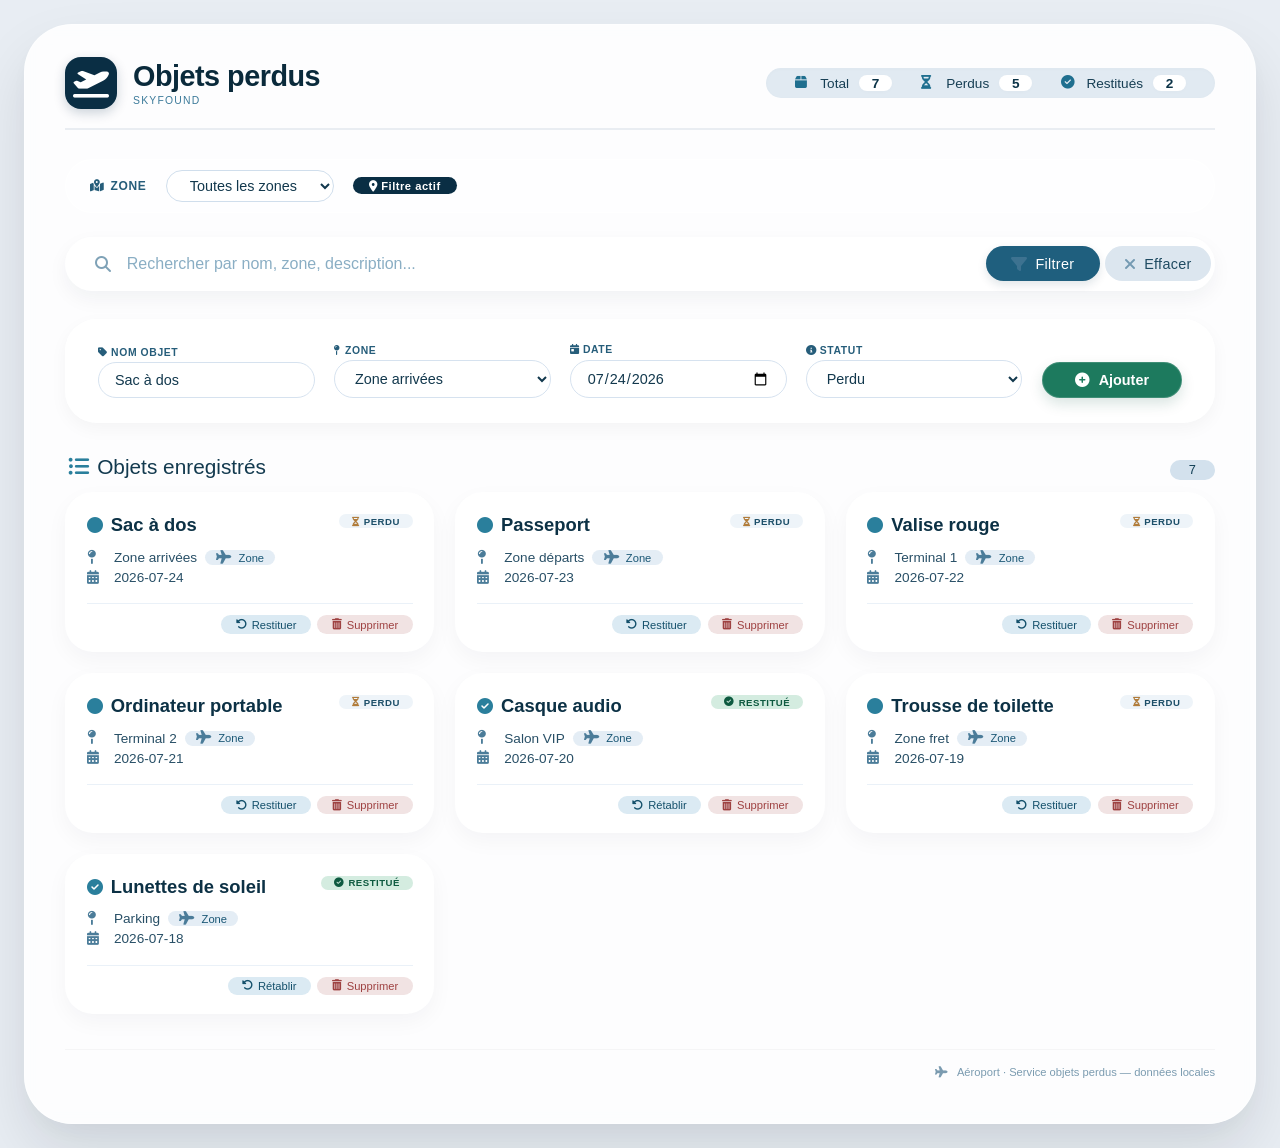
==== index.html @ 04ecfa19 "Add files via upload" ====
<!DOCTYPE html>
<html lang="fr">
<head>
    <meta charset="UTF-8">
    <meta name="viewport" content="width=device-width, initial-scale=1.0">
    <title>Aéroport - Gestion des objets perdus</title>
    <!-- Font Awesome -->
    <link rel="stylesheet" href="https://cdnjs.cloudflare.com/ajax/libs/font-awesome/6.4.0/css/all.min.css">
    <style>
        /* ===== RESET & BASE ===== */
        * {
            margin: 0;
            padding: 0;
            box-sizing: border-box;
            font-family: 'Inter', -apple-system, BlinkMacSystemFont, 'Segoe UI', Roboto, Helvetica, Arial, sans-serif;
        }

        body {
            background: #e8edf3;
            min-height: 100vh;
            padding: 1.5rem;
            display: flex;
            justify-content: center;
            align-items: flex-start;
        }

        .app-wrapper {
            max-width: 1280px;
            width: 100%;
            background: rgba(255, 255, 255, 0.88);
            backdrop-filter: blur(12px);
            -webkit-backdrop-filter: blur(12px);
            border-radius: 48px;
            padding: 2rem 2.5rem 2.8rem;
            box-shadow: 0 30px 60px rgba(0, 20, 30, 0.10), 0 10px 24px rgba(0, 0, 0, 0.03);
            border: 1px solid rgba(255, 255, 255, 0.5);
        }

        /* ===== HEADER AÉROPORT ===== */
        .airport-header {
            display: flex;
            flex-wrap: wrap;
            align-items: center;
            justify-content: space-between;
            gap: 1rem 2rem;
            margin-bottom: 1.8rem;
            padding-bottom: 1.2rem;
            border-bottom: 2px solid rgba(0, 60, 100, 0.08);
        }

        .header-brand {
            display: flex;
            align-items: center;
            gap: 16px;
        }

        .header-brand .logo-icon {
            background: #0a2e44;
            color: white;
            width: 52px;
            height: 52px;
            border-radius: 16px;
            display: flex;
            align-items: center;
            justify-content: center;
            font-size: 1.8rem;
            box-shadow: 0 4px 12px rgba(0, 40, 70, 0.2);
        }

        .header-brand h1 {
            font-size: 1.8rem;
            font-weight: 650;
            letter-spacing: -0.5px;
            color: #0a2a3b;
        }

        .header-brand h1 small {
            display: block;
            font-size: 0.65rem;
            font-weight: 500;
            color: #3c7a9a;
            letter-spacing: 1.2px;
            text-transform: uppercase;
            margin-top: 2px;
        }

        .header-stats {
            display: flex;
            flex-wrap: wrap;
            gap: 0.8rem 1.8rem;
            background: #e1eaf2;
            padding: 0.4rem 1.8rem;
            border-radius: 60px;
            font-size: 0.85rem;
            color: #173f54;
            font-weight: 500;
            box-shadow: inset 0 1px 4px rgba(0,0,0,0.02);
        }

        .header-stats span {
            display: inline-flex;
            align-items: center;
            gap: 6px;
        }

        .header-stats i {
            color: #1f6f8f;
            width: 1.2rem;
        }

        .stat-badge {
            background: white;
            padding: 0.05rem 0.8rem;
            border-radius: 40px;
            font-weight: 600;
            color: #0b3347;
            margin-left: 4px;
            box-shadow: 0 1px 4px rgba(0,0,0,0.02);
        }

        /* ===== ZONES AÉROPORT ===== */
        .zone-filter-bar {
            display: flex;
            flex-wrap: wrap;
            align-items: center;
            gap: 0.8rem 1.2rem;
            background: rgba(255, 255, 255, 0.5);
            padding: 0.6rem 1.5rem;
            border-radius: 60px;
            margin-bottom: 1.5rem;
            border: 1px solid rgba(255, 255, 255, 0.7);
        }

        .zone-filter-bar label {
            font-size: 0.75rem;
            font-weight: 600;
            text-transform: uppercase;
            letter-spacing: 0.6px;
            color: #265d7a;
            display: flex;
            align-items: center;
            gap: 6px;
        }

        .zone-filter-bar select {
            padding: 0.4rem 1.2rem;
            border-radius: 40px;
            border: 1px solid #d0deec;
            background: white;
            font-size: 0.9rem;
            color: #12384d;
            outline: none;
            cursor: pointer;
        }

        .zone-filter-bar select:focus {
            border-color: #2a7f9c;
            box-shadow: 0 0 0 3px rgba(42, 127, 156, 0.12);
        }

        .zone-filter-bar .zone-badge {
            background: #0a2e44;
            color: white;
            padding: 0.15rem 1rem;
            border-radius: 40px;
            font-size: 0.7rem;
            font-weight: 600;
            letter-spacing: 0.5px;
        }

        /* ===== RECHERCHE ===== */
        .search-bar {
            background: white;
            border-radius: 60px;
            padding: 0.2rem 0.2rem 0.2rem 1.8rem;
            display: flex;
            align-items: center;
            gap: 0.4rem;
            box-shadow: 0 8px 20px rgba(0, 40, 60, 0.05);
            border: 1px solid rgba(255, 255, 255, 0.8);
            margin-bottom: 1.8rem;
            transition: box-shadow 0.2s;
        }

        .search-bar:focus-within {
            box-shadow: 0 10px 28px rgba(0, 60, 90, 0.08);
        }

        .search-bar i {
            color: #4a7b99;
            font-size: 1rem;
            opacity: 0.7;
        }

        .search-bar input {
            border: none;
            padding: 0.85rem 0.6rem;
            font-size: 1rem;
            flex: 1;
            outline: none;
            background: transparent;
            color: #12384d;
            font-weight: 450;
            min-width: 140px;
        }

        .search-bar input::placeholder {
            color: #8aaec4;
            font-weight: 350;
        }

        .search-bar .search-actions {
            display: flex;
            gap: 0.3rem;
        }

        .search-bar button {
            background: #1f5f7e;
            border: none;
            color: white;
            font-weight: 500;
            padding: 0.6rem 1.6rem;
            border-radius: 40px;
            font-size: 0.9rem;
            cursor: pointer;
            transition: background 0.15s, transform 0.08s;
            display: inline-flex;
            align-items: center;
            gap: 8px;
            letter-spacing: 0.3px;
            box-shadow: 0 4px 10px rgba(0, 50, 70, 0.12);
            white-space: nowrap;
        }

        .search-bar button:hover {
            background: #114a64;
            transform: scale(0.97);
        }

        .search-bar .btn-clear {
            background: #dce6ef;
            color: #1f4b62;
            box-shadow: none;
            padding: 0.6rem 1.2rem;
        }

        .search-bar .btn-clear:hover {
            background: #c8d6e4;
            transform: scale(0.97);
        }

        /* ===== FORMULAIRE ===== */
        .form-card {
            background: rgba(255, 255, 255, 0.5);
            backdrop-filter: blur(2px);
            -webkit-backdrop-filter: blur(2px);
            border-radius: 32px;
            padding: 1.5rem 2rem;
            margin-bottom: 2rem;
            border: 1px solid rgba(255, 255, 255, 0.6);
            box-shadow: 0 6px 18px rgba(0, 20, 30, 0.04);
        }

        .form-grid {
            display: flex;
            flex-wrap: wrap;
            align-items: flex-end;
            gap: 0.8rem 1.2rem;
        }

        .form-group {
            flex: 1 0 140px;
            min-width: 120px;
        }

        .form-group label {
            display: block;
            font-size: 0.65rem;
            text-transform: uppercase;
            letter-spacing: 0.6px;
            font-weight: 600;
            color: #265d7a;
            margin-bottom: 4px;
        }

        .form-group input,
        .form-group select {
            width: 100%;
            padding: 0.55rem 1rem;
            border: 1px solid #d6e2ef;
            border-radius: 30px;
            background: white;
            font-size: 0.9rem;
            transition: 0.15s;
            color: #12384d;
        }

        .form-group input:focus,
        .form-group select:focus {
            border-color: #2a7f9c;
            outline: none;
            box-shadow: 0 0 0 4px rgba(42, 127, 156, 0.10);
        }

        .btn-add {
            background: #1d7a5e;
            border: none;
            color: white;
            font-weight: 600;
            padding: 0.55rem 2rem;
            border-radius: 40px;
            font-size: 0.9rem;
            cursor: pointer;
            transition: background 0.15s, transform 0.08s;
            display: inline-flex;
            align-items: center;
            gap: 10px;
            box-shadow: 0 6px 14px rgba(0, 80, 60, 0.15);
            border: 1px solid rgba(255,255,255,0.15);
        }

        .btn-add:hover {
            background: #12624a;
            transform: scale(0.97);
        }

        /* ===== LISTE ===== */
        .list-header {
            display: flex;
            justify-content: space-between;
            align-items: baseline;
            margin: 1.5rem 0 0.8rem 0.2rem;
        }

        .list-header h2 {
            font-weight: 500;
            font-size: 1.3rem;
            color: #133a4f;
            display: flex;
            align-items: center;
            gap: 8px;
        }

        .list-header h2 i {
            color: #2a7f9c;
        }

        .list-header .count-badge {
            background: #d3e1ed;
            padding: 0.15rem 1.2rem;
            border-radius: 40px;
            font-size: 0.8rem;
            font-weight: 500;
            color: #123f56;
        }

        .items-grid {
            display: grid;
            grid-template-columns: repeat(auto-fill, minmax(280px, 1fr));
            gap: 1.3rem;
            margin-top: 0.8rem;
        }

        /* ===== CARTE AÉROPORT ===== */
        .card {
            background: white;
            border-radius: 28px;
            padding: 1.3rem 1.3rem 1.1rem;
            box-shadow: 0 8px 22px rgba(0, 30, 40, 0.04);
            border: 1px solid rgba(255, 255, 255, 0.7);
            transition: 0.18s ease;
            display: flex;
            flex-direction: column;
        }

        .card:hover {
            transform: translateY(-5px);
            box-shadow: 0 16px 32px rgba(0, 30, 40, 0.07);
            border-color: #c2d7e8;
        }

        .card-top {
            display: flex;
            justify-content: space-between;
            align-items: flex-start;
            margin-bottom: 0.3rem;
        }

        .card-title {
            font-weight: 650;
            font-size: 1.15rem;
            color: #0c3145;
            display: flex;
            align-items: center;
            gap: 8px;
        }

        .card-title i {
            color: #2a7f9c;
            font-size: 1rem;
        }

        .card-status {
            font-size: 0.6rem;
            font-weight: 700;
            text-transform: uppercase;
            padding: 0.1rem 0.8rem;
            border-radius: 40px;
            letter-spacing: 0.5px;
            background: #eef4f9;
            color: #1d4f69;
            display: inline-flex;
            align-items: center;
            gap: 4px;
            white-space: nowrap;
        }

        .card-status.restitué {
            background: #d4ece0;
            color: #0e5a40;
        }

        .card-details {
            margin: 0.4rem 0 0.2rem;
        }

        .card-detail {
            font-size: 0.85rem;
            color: #284f66;
            display: flex;
            align-items: center;
            gap: 8px;
            padding: 0.15rem 0;
        }

        .card-detail i {
            width: 1.2rem;
            color: #4b7c99;
            font-size: 0.85rem;
        }

        .card-detail .zone-tag {
            background: #e4edf5;
            padding: 0.05rem 0.7rem;
            border-radius: 30px;
            font-size: 0.7rem;
            font-weight: 500;
            color: #1a5775;
        }

        .card-actions {
            display: flex;
            justify-content: flex-end;
            gap: 0.4rem;
            margin-top: 0.8rem;
            border-top: 1px solid #eaf1f8;
            padding-top: 0.7rem;
        }

        .card-actions button {
            border: none;
            background: transparent;
            padding: 0.2rem 0.9rem;
            border-radius: 40px;
            font-size: 0.7rem;
            font-weight: 500;
            cursor: pointer;
            display: inline-flex;
            align-items: center;
            gap: 5px;
            transition: 0.1s;
            color: #1d5a78;
        }

        .card-actions .btn-restore {
            background: #dbeaf3;
            color: #14506b;
        }

        .card-actions .btn-restore:hover {
            background: #c2dae8;
        }

        .card-actions .btn-delete {
            background: #f1e3e3;
            color: #9e4141;
        }

        .card-actions .btn-delete:hover {
            background: #ebd0d0;
        }

        .empty-message {
            grid-column: 1 / -1;
            text-align: center;
            padding: 3rem 1rem;
            color: #4d738b;
            background: rgba(255, 255, 255, 0.3);
            border-radius: 60px;
            font-size: 1.1rem;
            border: 1px dashed #b8cfdf;
        }

        .empty-message i {
            font-size: 2.2rem;
            display: block;
            margin-bottom: 12px;
            color: #6f99b2;
        }

        /* ===== FOOTER ===== */
        .footer {
            margin-top: 2.2rem;
            text-align: right;
            font-size: 0.7rem;
            color: #7b9bb0;
            border-top: 1px solid rgba(0,0,0,0.03);
            padding-top: 1rem;
        }

        .footer i {
            margin-right: 6px;
        }

        /* ===== RESPONSIVE ===== */
        @media (max-width: 760px) {
            .app-wrapper { padding: 1.2rem 1rem; }
            .airport-header { flex-direction: column; align-items: stretch; gap: 0.8rem; }
            .header-brand h1 { font-size: 1.4rem; }
            .header-stats { justify-content: center; padding: 0.3rem 1rem; font-size: 0.75rem; }
            .zone-filter-bar { flex-wrap: wrap; border-radius: 30px; padding: 0.8rem 1.2rem; }
            .search-bar { flex-wrap: wrap; padding: 0.5rem 0.8rem; border-radius: 30px; }
            .search-bar input { padding: 0.5rem 0.2rem; }
            .search-bar .search-actions { width: 100%; justify-content: stretch; }
            .search-bar .search-actions button { flex: 1; justify-content: center; padding: 0.5rem 0.8rem; }
            .form-grid { flex-direction: column; align-items: stretch; }
            .form-group { min-width: 100%; }
            .btn-add { width: 100%; justify-content: center; }
            .items-grid { grid-template-columns: 1fr; }
        }

        @media (max-width: 480px) {
            .header-brand .logo-icon { width: 42px; height: 42px; font-size: 1.4rem; }
            .header-brand h1 { font-size: 1.2rem; }
            .header-stats { gap: 0.2rem 0.8rem; }
        }
    </style>
</head>
<body>
<div class="app-wrapper">

    <!-- ===== HEADER AÉROPORT ===== -->
    <div class="airport-header">
        <div class="header-brand">
            <div class="logo-icon"><i class="fas fa-plane-departure"></i></div>
            <h1>
                Objets perdus
                <small>SkyFound</small>
            </h1>
        </div>
        <div class="header-stats" id="statsContainer">
            <span><i class="fas fa-box"></i> Total <strong class="stat-badge" id="totalCount">0</strong></span>
            <span><i class="fas fa-hourglass-half"></i> Perdus <strong class="stat-badge" id="lostCount">0</strong></span>
            <span><i class="fas fa-check-circle"></i> Restitués <strong class="stat-badge" id="returnedCount">0</strong></span>
        </div>
    </div>

    <!-- ===== FILTRE PAR ZONE AÉROPORT ===== -->
    <div class="zone-filter-bar">
        <label><i class="fas fa-map-marked-alt"></i> Zone</label>
        <select id="zoneFilter">
            <option value="toutes">Toutes les zones</option>
            <option value="Terminal 1">Terminal 1</option>
            <option value="Terminal 2">Terminal 2</option>
            <option value="Terminal 3">Terminal 3</option>
            <option value="Zone arrivées">Zone arrivées</option>
            <option value="Zone départs">Zone départs</option>
            <option value="Parking">Parking</option>
            <option value="Zone fret">Zone fret</option>
            <option value="Salon VIP">Salon VIP</option>
        </select>
        <span class="zone-badge"><i class="fas fa-location-dot"></i> Filtre actif</span>
    </div>

    <!-- ===== RECHERCHE ===== -->
    <div class="search-bar">
        <i class="fas fa-search"></i>
        <input type="text" id="searchInput" placeholder="Rechercher par nom, zone, description...">
        <div class="search-actions">
            <button id="searchBtn"><i class="fas fa-filter"></i> Filtrer</button>
            <button class="btn-clear" id="clearSearchBtn"><i class="fas fa-times"></i> Effacer</button>
        </div>
    </div>

    <!-- ===== FORMULAIRE D'AJOUT ===== -->
    <div class="form-card">
        <div class="form-grid">
            <div class="form-group">
                <label><i class="fas fa-tag"></i> Nom objet</label>
                <input type="text" id="itemName" placeholder="ex: Valise, Passeport..." value="Sac à dos">
            </div>
            <div class="form-group">
                <label><i class="fas fa-map-pin"></i> Zone</label>
                <select id="itemZone">
                    <option value="Terminal 1">Terminal 1</option>
                    <option value="Terminal 2">Terminal 2</option>
                    <option value="Terminal 3">Terminal 3</option>
                    <option value="Zone arrivées" selected>Zone arrivées</option>
                    <option value="Zone départs">Zone départs</option>
                    <option value="Parking">Parking</option>
                    <option value="Zone fret">Zone fret</option>
                    <option value="Salon VIP">Salon VIP</option>
                </select>
            </div>
            <div class="form-group">
                <label><i class="fas fa-calendar-day"></i> Date</label>
                <input type="date" id="itemDate" value="2026-07-24">
            </div>
            <div class="form-group">
                <label><i class="fas fa-info-circle"></i> Statut</label>
                <select id="itemStatus">
                    <option value="perdu">Perdu</option>
                    <option value="restitué">Restitué</option>
                </select>
            </div>
            <button class="btn-add" id="addBtn"><i class="fas fa-plus-circle"></i> Ajouter</button>
        </div>
    </div>

    <!-- ===== LISTE ===== -->
    <div class="list-header">
        <h2><i class="fas fa-list-ul"></i> Objets enregistrés</h2>
        <span class="count-badge" id="listCount">0</span>
    </div>

    <div class="items-grid" id="itemsGrid">
        <div class="empty-message"><i class="fas fa-box-open"></i>Aucun objet enregistré</div>
    </div>

    <div class="footer">
        <i class="fas fa-plane"></i> Aéroport · Service objets perdus — données locales
    </div>
</div>

<script>
    (function() {
        'use strict';

        // ============================================================
        //  DONNÉES INITIALES (contexte aéroport)
        // ============================================================
        let items = [
            { id: 1, name: "Valise rouge", zone: "Terminal 1", date: "2026-07-22", status: "perdu" },
            { id: 2, name: "Passeport", zone: "Zone départs", date: "2026-07-23", status: "perdu" },
            { id: 3, name: "Casque audio", zone: "Salon VIP", date: "2026-07-20", status: "restitué" },
            { id: 4, name: "Sac à dos", zone: "Zone arrivées", date: "2026-07-24", status: "perdu" },
            { id: 5, name: "Lunettes de soleil", zone: "Parking", date: "2026-07-18", status: "restitué" },
            { id: 6, name: "Ordinateur portable", zone: "Terminal 2", date: "2026-07-21", status: "perdu" },
            { id: 7, name: "Trousse de toilette", zone: "Zone fret", date: "2026-07-19", status: "perdu" },
        ];
        let nextId = 8;

        // ============================================================
        //  RÉFÉRENCES DOM
        // ============================================================
        const grid = document.getElementById('itemsGrid');
        const searchInput = document.getElementById('searchInput');
        const searchBtn = document.getElementById('searchBtn');
        const clearSearchBtn = document.getElementById('clearSearchBtn');
        const addBtn = document.getElementById('addBtn');
        const zoneFilter = document.getElementById('zoneFilter');

        const nameInput = document.getElementById('itemName');
        const zoneInput = document.getElementById('itemZone');
        const dateInput = document.getElementById('itemDate');
        const statusSelect = document.getElementById('itemStatus');

        const totalCount = document.getElementById('totalCount');
        const lostCount = document.getElementById('lostCount');
        const returnedCount = document.getElementById('returnedCount');
        const listCount = document.getElementById('listCount');

        // ============================================================
        //  UTILITAIRES
        // ============================================================
        function escapeHtml(text) {
            const map = { '&': '&amp;', '<': '&lt;', '>': '&gt;', '"': '&quot;', "'": '&#039;' };
            return String(text).replace(/[&<>"']/g, m => map[m]);
        }

        // ============================================================
        //  RENDU PRINCIPAL (avec filtres combinés)
        // ============================================================
        function renderItems() {
            // 1. Filtrer par zone
            const zoneValue = zoneFilter.value;
            let filtered = zoneValue === 'toutes' ? items : items.filter(item => item.zone === zoneValue);

            // 2. Filtrer par recherche textuelle
            const query = searchInput.value.trim().toLowerCase();
            if (query !== '') {
                filtered = filtered.filter(item =>
                    item.name.toLowerCase().includes(query) ||
                    item.zone.toLowerCase().includes(query) ||
                    item.status.toLowerCase().includes(query) ||
                    item.date.includes(query)
                );
            }

            // Tri par date décroissante
            const sorted = [...filtered].sort((a, b) => (a.date < b.date ? 1 : -1));

            if (sorted.length === 0) {
                grid.innerHTML = `
                    <div class="empty-message">
                        <i class="fas fa-box-open"></i>
                        ${query !== '' || zoneValue !== 'toutes' ? 'Aucun objet ne correspond aux filtres' : 'Aucun objet enregistré'}
                    </div>
                `;
                updateStatsAndCount(filtered);
                return;
            }

            let html = '';
            sorted.forEach(item => {
                const isRestitué = item.status === 'restitué';
                const statusClass = isRestitué ? 'restitué' : '';
                const statusIcon = isRestitué ? 'fa-check-circle' : 'fa-hourglass-half';
                const statusColor = isRestitué ? '#0e5a40' : '#b17d3c';
                const statusLabel = isRestitué ? 'Restitué' : 'Perdu';

                html += `
                    <div class="card" data-id="${item.id}">
                        <div class="card-top">
                            <div class="card-title">
                                <i class="fas ${isRestitué ? 'fa-circle-check' : 'fa-circle'}"></i>
                                ${escapeHtml(item.name)}
                            </div>
                            <span class="card-status ${statusClass}">
                                <i class="fas ${statusIcon}" style="color:${statusColor};"></i>
                                ${statusLabel}
                            </span>
                        </div>
                        <div class="card-details">
                            <div class="card-detail">
                                <i class="fas fa-map-pin"></i>
                                ${escapeHtml(item.zone)}
                                <span class="zone-tag"><i class="fas fa-plane"></i> Zone</span>
                            </div>
                            <div class="card-detail"><i class="fas fa-calendar-alt"></i> ${escapeHtml(item.date)}</div>
                        </div>
                        <div class="card-actions">
                            <button class="btn-restore" data-action="toggle-status" data-id="${item.id}">
                                <i class="fas fa-undo-alt"></i> ${isRestitué ? 'Rétablir' : 'Restituer'}
                            </button>
                            <button class="btn-delete" data-action="delete" data-id="${item.id}">
                                <i class="fas fa-trash-can"></i> Supprimer
                            </button>
                        </div>
                    </div>
                `;
            });
            grid.innerHTML = html;
            updateStatsAndCount(filtered);
        }

        // ============================================================
        //  STATISTIQUES
        // ============================================================
        function updateStatsAndCount(data) {
            const total = data.length;
            const lost = data.filter(it => it.status === 'perdu').length;
            const returned = total - lost;

            totalCount.textContent = total;
            lostCount.textContent = lost;
            returnedCount.textContent = returned;
            listCount.textContent = total;
        }

        // ============================================================
        //  ACTIONS
        // ============================================================
        function addItem() {
            const name = nameInput.value.trim();
            const zone = zoneInput.value;
            const date = dateInput.value;
            const status = statusSelect.value;

            if (!name) { alert('Veuillez saisir un nom d\'objet.'); return; }
            if (!date) { alert('Veuillez sélectionner une date.'); return; }

            const newItem = {
                id: nextId++,
                name: name,
                zone: zone,
                date: date,
                status: status,
            };
            items.push(newItem);

            // Réinitialiser
            nameInput.value = '';
            dateInput.value = new Date().toISOString().slice(0, 10);
            statusSelect.value = 'perdu';

            renderItems();
        }

        function handleCardAction(e) {
            const target = e.target.closest('button');
            if (!target) return;
            const action = target.getAttribute('data-action');
            const id = parseInt(target.getAttribute('data-id'), 10);
            if (!id) return;

            if (action === 'delete') {
                if (confirm('Supprimer définitivement cet objet ?')) {
                    items = items.filter(item => item.id !== id);
                    renderItems();
                }
            } else if (action === 'toggle-status') {
                const item = items.find(it => it.id === id);
                if (item) {
                    item.status = (item.status === 'restitué') ? 'perdu' : 'restitué';
                    renderItems();
                }
            }
        }

        function resetFilters() {
            zoneFilter.value = 'toutes';
            searchInput.value = '';
            renderItems();
        }

        // ============================================================
        //  ÉVÉNEMENTS
        // ============================================================
        searchBtn.addEventListener('click', renderItems);
        clearSearchBtn.addEventListener('click', () => {
            searchInput.value = '';
            renderItems();
        });
        searchInput.addEventListener('keyup', (e) => {
            if (e.key === 'Enter') renderItems();
            if (e.key === 'Escape') {
                searchInput.value = '';
                renderItems();
            }
        });

        zoneFilter.addEventListener('change', renderItems);

        addBtn.addEventListener('click', addItem);

        grid.addEventListener('click', handleCardAction);

        // ============================================================
        //  INIT
        // ============================================================
        if (!dateInput.value) {
            dateInput.value = new Date().toISOString().slice(0, 10);
        }

        renderItems();
    })();
</script>
</body>
</html>
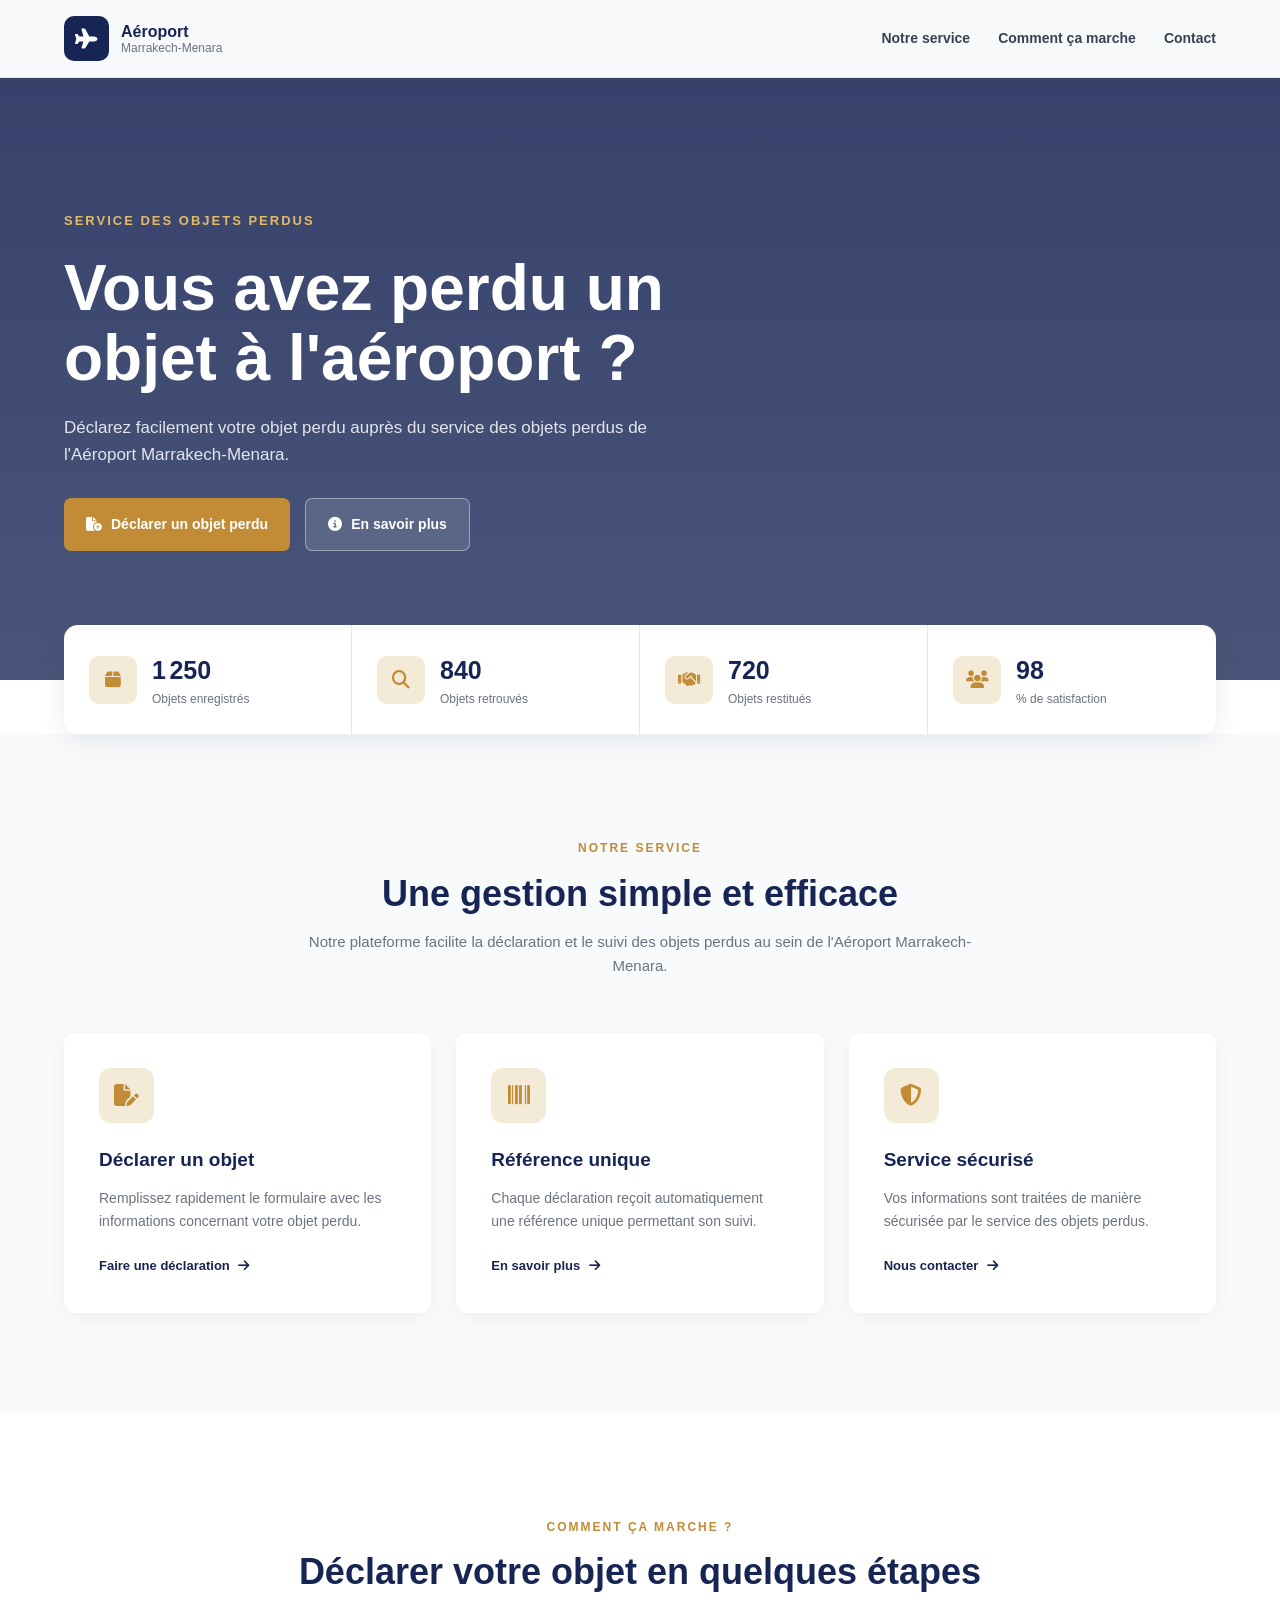
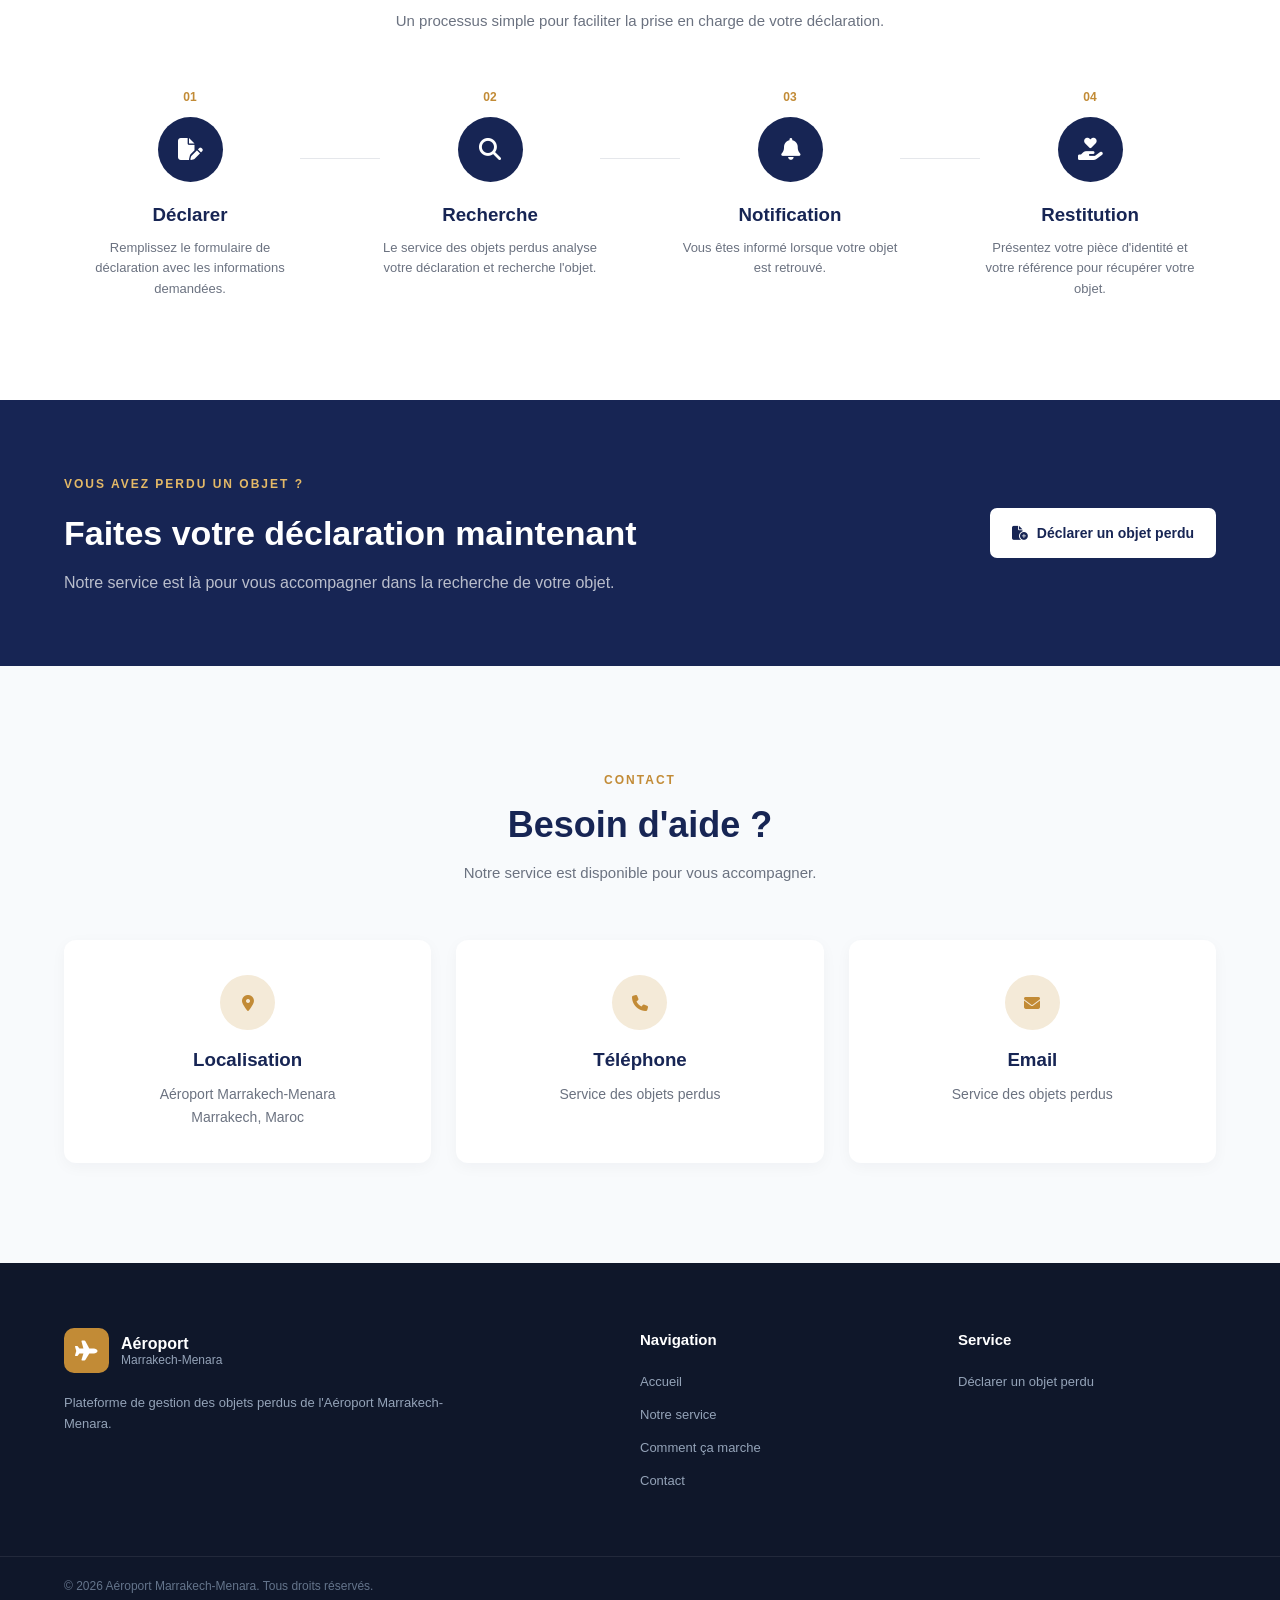
==== commit 10d68610: "Add files via upload" ====
--- a/index.html
+++ b/index.html
@@ -1,870 +1,687 @@
 <!DOCTYPE html>
 <html lang="fr">
+
 <head>
     <meta charset="UTF-8">
-    <meta name="viewport" content="width=device-width, initial-scale=1.0">
-    <title>Aéroport - Gestion des objets perdus</title>
+
+    <meta name="viewport"
+          content="width=device-width, initial-scale=1.0">
+
+    <meta name="description"
+          content="Service de gestion des objets perdus de l'Aéroport Marrakech-Menara">
+
+    <title>Objets Perdus | Aéroport Marrakech-Menara</title>
+
+    <!-- CSS -->
+    <link rel="stylesheet" href="style.css">
+
     <!-- Font Awesome -->
-    <link rel="stylesheet" href="https://cdnjs.cloudflare.com/ajax/libs/font-awesome/6.4.0/css/all.min.css">
-    <style>
-        /* ===== RESET & BASE ===== */
-        * {
-            margin: 0;
-            padding: 0;
-            box-sizing: border-box;
-            font-family: 'Inter', -apple-system, BlinkMacSystemFont, 'Segoe UI', Roboto, Helvetica, Arial, sans-serif;
-        }
-
-        body {
-            background: #e8edf3;
-            min-height: 100vh;
-            padding: 1.5rem;
-            display: flex;
-            justify-content: center;
-            align-items: flex-start;
-        }
-
-        .app-wrapper {
-            max-width: 1280px;
-            width: 100%;
-            background: rgba(255, 255, 255, 0.88);
-            backdrop-filter: blur(12px);
-            -webkit-backdrop-filter: blur(12px);
-            border-radius: 48px;
-            padding: 2rem 2.5rem 2.8rem;
-            box-shadow: 0 30px 60px rgba(0, 20, 30, 0.10), 0 10px 24px rgba(0, 0, 0, 0.03);
-            border: 1px solid rgba(255, 255, 255, 0.5);
-        }
-
-        /* ===== HEADER AÉROPORT ===== */
-        .airport-header {
-            display: flex;
-            flex-wrap: wrap;
-            align-items: center;
-            justify-content: space-between;
-            gap: 1rem 2rem;
-            margin-bottom: 1.8rem;
-            padding-bottom: 1.2rem;
-            border-bottom: 2px solid rgba(0, 60, 100, 0.08);
-        }
-
-        .header-brand {
-            display: flex;
-            align-items: center;
-            gap: 16px;
-        }
-
-        .header-brand .logo-icon {
-            background: #0a2e44;
-            color: white;
-            width: 52px;
-            height: 52px;
-            border-radius: 16px;
-            display: flex;
-            align-items: center;
-            justify-content: center;
-            font-size: 1.8rem;
-            box-shadow: 0 4px 12px rgba(0, 40, 70, 0.2);
-        }
-
-        .header-brand h1 {
-            font-size: 1.8rem;
-            font-weight: 650;
-            letter-spacing: -0.5px;
-            color: #0a2a3b;
-        }
-
-        .header-brand h1 small {
-            display: block;
-            font-size: 0.65rem;
-            font-weight: 500;
-            color: #3c7a9a;
-            letter-spacing: 1.2px;
-            text-transform: uppercase;
-            margin-top: 2px;
-        }
-
-        .header-stats {
-            display: flex;
-            flex-wrap: wrap;
-            gap: 0.8rem 1.8rem;
-            background: #e1eaf2;
-            padding: 0.4rem 1.8rem;
-            border-radius: 60px;
-            font-size: 0.85rem;
-            color: #173f54;
-            font-weight: 500;
-            box-shadow: inset 0 1px 4px rgba(0,0,0,0.02);
-        }
-
-        .header-stats span {
-            display: inline-flex;
-            align-items: center;
-            gap: 6px;
-        }
-
-        .header-stats i {
-            color: #1f6f8f;
-            width: 1.2rem;
-        }
-
-        .stat-badge {
-            background: white;
-            padding: 0.05rem 0.8rem;
-            border-radius: 40px;
-            font-weight: 600;
-            color: #0b3347;
-            margin-left: 4px;
-            box-shadow: 0 1px 4px rgba(0,0,0,0.02);
-        }
-
-        /* ===== ZONES AÉROPORT ===== */
-        .zone-filter-bar {
-            display: flex;
-            flex-wrap: wrap;
-            align-items: center;
-            gap: 0.8rem 1.2rem;
-            background: rgba(255, 255, 255, 0.5);
-            padding: 0.6rem 1.5rem;
-            border-radius: 60px;
-            margin-bottom: 1.5rem;
-            border: 1px solid rgba(255, 255, 255, 0.7);
-        }
-
-        .zone-filter-bar label {
-            font-size: 0.75rem;
-            font-weight: 600;
-            text-transform: uppercase;
-            letter-spacing: 0.6px;
-            color: #265d7a;
-            display: flex;
-            align-items: center;
-            gap: 6px;
-        }
-
-        .zone-filter-bar select {
-            padding: 0.4rem 1.2rem;
-            border-radius: 40px;
-            border: 1px solid #d0deec;
-            background: white;
-            font-size: 0.9rem;
-            color: #12384d;
-            outline: none;
-            cursor: pointer;
-        }
-
-        .zone-filter-bar select:focus {
-            border-color: #2a7f9c;
-            box-shadow: 0 0 0 3px rgba(42, 127, 156, 0.12);
-        }
-
-        .zone-filter-bar .zone-badge {
-            background: #0a2e44;
-            color: white;
-            padding: 0.15rem 1rem;
-            border-radius: 40px;
-            font-size: 0.7rem;
-            font-weight: 600;
-            letter-spacing: 0.5px;
-        }
-
-        /* ===== RECHERCHE ===== */
-        .search-bar {
-            background: white;
-            border-radius: 60px;
-            padding: 0.2rem 0.2rem 0.2rem 1.8rem;
-            display: flex;
-            align-items: center;
-            gap: 0.4rem;
-            box-shadow: 0 8px 20px rgba(0, 40, 60, 0.05);
-            border: 1px solid rgba(255, 255, 255, 0.8);
-            margin-bottom: 1.8rem;
-            transition: box-shadow 0.2s;
-        }
-
-        .search-bar:focus-within {
-            box-shadow: 0 10px 28px rgba(0, 60, 90, 0.08);
-        }
-
-        .search-bar i {
-            color: #4a7b99;
-            font-size: 1rem;
-            opacity: 0.7;
-        }
-
-        .search-bar input {
-            border: none;
-            padding: 0.85rem 0.6rem;
-            font-size: 1rem;
-            flex: 1;
-            outline: none;
-            background: transparent;
-            color: #12384d;
-            font-weight: 450;
-            min-width: 140px;
-        }
-
-        .search-bar input::placeholder {
-            color: #8aaec4;
-            font-weight: 350;
-        }
-
-        .search-bar .search-actions {
-            display: flex;
-            gap: 0.3rem;
-        }
-
-        .search-bar button {
-            background: #1f5f7e;
-            border: none;
-            color: white;
-            font-weight: 500;
-            padding: 0.6rem 1.6rem;
-            border-radius: 40px;
-            font-size: 0.9rem;
-            cursor: pointer;
-            transition: background 0.15s, transform 0.08s;
-            display: inline-flex;
-            align-items: center;
-            gap: 8px;
-            letter-spacing: 0.3px;
-            box-shadow: 0 4px 10px rgba(0, 50, 70, 0.12);
-            white-space: nowrap;
-        }
-
-        .search-bar button:hover {
-            background: #114a64;
-            transform: scale(0.97);
-        }
-
-        .search-bar .btn-clear {
-            background: #dce6ef;
-            color: #1f4b62;
-            box-shadow: none;
-            padding: 0.6rem 1.2rem;
-        }
-
-        .search-bar .btn-clear:hover {
-            background: #c8d6e4;
-            transform: scale(0.97);
-        }
-
-        /* ===== FORMULAIRE ===== */
-        .form-card {
-            background: rgba(255, 255, 255, 0.5);
-            backdrop-filter: blur(2px);
-            -webkit-backdrop-filter: blur(2px);
-            border-radius: 32px;
-            padding: 1.5rem 2rem;
-            margin-bottom: 2rem;
-            border: 1px solid rgba(255, 255, 255, 0.6);
-            box-shadow: 0 6px 18px rgba(0, 20, 30, 0.04);
-        }
-
-        .form-grid {
-            display: flex;
-            flex-wrap: wrap;
-            align-items: flex-end;
-            gap: 0.8rem 1.2rem;
-        }
-
-        .form-group {
-            flex: 1 0 140px;
-            min-width: 120px;
-        }
-
-        .form-group label {
-            display: block;
-            font-size: 0.65rem;
-            text-transform: uppercase;
-            letter-spacing: 0.6px;
-            font-weight: 600;
-            color: #265d7a;
-            margin-bottom: 4px;
-        }
-
-        .form-group input,
-        .form-group select {
-            width: 100%;
-            padding: 0.55rem 1rem;
-            border: 1px solid #d6e2ef;
-            border-radius: 30px;
-            background: white;
-            font-size: 0.9rem;
-            transition: 0.15s;
-            color: #12384d;
-        }
-
-        .form-group input:focus,
-        .form-group select:focus {
-            border-color: #2a7f9c;
-            outline: none;
-            box-shadow: 0 0 0 4px rgba(42, 127, 156, 0.10);
-        }
-
-        .btn-add {
-            background: #1d7a5e;
-            border: none;
-            color: white;
-            font-weight: 600;
-            padding: 0.55rem 2rem;
-            border-radius: 40px;
-            font-size: 0.9rem;
-            cursor: pointer;
-            transition: background 0.15s, transform 0.08s;
-            display: inline-flex;
-            align-items: center;
-            gap: 10px;
-            box-shadow: 0 6px 14px rgba(0, 80, 60, 0.15);
-            border: 1px solid rgba(255,255,255,0.15);
-        }
-
-        .btn-add:hover {
-            background: #12624a;
-            transform: scale(0.97);
-        }
-
-        /* ===== LISTE ===== */
-        .list-header {
-            display: flex;
-            justify-content: space-between;
-            align-items: baseline;
-            margin: 1.5rem 0 0.8rem 0.2rem;
-        }
-
-        .list-header h2 {
-            font-weight: 500;
-            font-size: 1.3rem;
-            color: #133a4f;
-            display: flex;
-            align-items: center;
-            gap: 8px;
-        }
-
-        .list-header h2 i {
-            color: #2a7f9c;
-        }
-
-        .list-header .count-badge {
-            background: #d3e1ed;
-            padding: 0.15rem 1.2rem;
-            border-radius: 40px;
-            font-size: 0.8rem;
-            font-weight: 500;
-            color: #123f56;
-        }
-
-        .items-grid {
-            display: grid;
-            grid-template-columns: repeat(auto-fill, minmax(280px, 1fr));
-            gap: 1.3rem;
-            margin-top: 0.8rem;
-        }
-
-        /* ===== CARTE AÉROPORT ===== */
-        .card {
-            background: white;
-            border-radius: 28px;
-            padding: 1.3rem 1.3rem 1.1rem;
-            box-shadow: 0 8px 22px rgba(0, 30, 40, 0.04);
-            border: 1px solid rgba(255, 255, 255, 0.7);
-            transition: 0.18s ease;
-            display: flex;
-            flex-direction: column;
-        }
-
-        .card:hover {
-            transform: translateY(-5px);
-            box-shadow: 0 16px 32px rgba(0, 30, 40, 0.07);
-            border-color: #c2d7e8;
-        }
-
-        .card-top {
-            display: flex;
-            justify-content: space-between;
-            align-items: flex-start;
-            margin-bottom: 0.3rem;
-        }
-
-        .card-title {
-            font-weight: 650;
-            font-size: 1.15rem;
-            color: #0c3145;
-            display: flex;
-            align-items: center;
-            gap: 8px;
-        }
-
-        .card-title i {
-            color: #2a7f9c;
-            font-size: 1rem;
-        }
-
-        .card-status {
-            font-size: 0.6rem;
-            font-weight: 700;
-            text-transform: uppercase;
-            padding: 0.1rem 0.8rem;
-            border-radius: 40px;
-            letter-spacing: 0.5px;
-            background: #eef4f9;
-            color: #1d4f69;
-            display: inline-flex;
-            align-items: center;
-            gap: 4px;
-            white-space: nowrap;
-        }
-
-        .card-status.restitué {
-            background: #d4ece0;
-            color: #0e5a40;
-        }
-
-        .card-details {
-            margin: 0.4rem 0 0.2rem;
-        }
-
-        .card-detail {
-            font-size: 0.85rem;
-            color: #284f66;
-            display: flex;
-            align-items: center;
-            gap: 8px;
-            padding: 0.15rem 0;
-        }
-
-        .card-detail i {
-            width: 1.2rem;
-            color: #4b7c99;
-            font-size: 0.85rem;
-        }
-
-        .card-detail .zone-tag {
-            background: #e4edf5;
-            padding: 0.05rem 0.7rem;
-            border-radius: 30px;
-            font-size: 0.7rem;
-            font-weight: 500;
-            color: #1a5775;
-        }
-
-        .card-actions {
-            display: flex;
-            justify-content: flex-end;
-            gap: 0.4rem;
-            margin-top: 0.8rem;
-            border-top: 1px solid #eaf1f8;
-            padding-top: 0.7rem;
-        }
-
-        .card-actions button {
-            border: none;
-            background: transparent;
-            padding: 0.2rem 0.9rem;
-            border-radius: 40px;
-            font-size: 0.7rem;
-            font-weight: 500;
-            cursor: pointer;
-            display: inline-flex;
-            align-items: center;
-            gap: 5px;
-            transition: 0.1s;
-            color: #1d5a78;
-        }
-
-        .card-actions .btn-restore {
-            background: #dbeaf3;
-            color: #14506b;
-        }
-
-        .card-actions .btn-restore:hover {
-            background: #c2dae8;
-        }
-
-        .card-actions .btn-delete {
-            background: #f1e3e3;
-            color: #9e4141;
-        }
-
-        .card-actions .btn-delete:hover {
-            background: #ebd0d0;
-        }
-
-        .empty-message {
-            grid-column: 1 / -1;
-            text-align: center;
-            padding: 3rem 1rem;
-            color: #4d738b;
-            background: rgba(255, 255, 255, 0.3);
-            border-radius: 60px;
-            font-size: 1.1rem;
-            border: 1px dashed #b8cfdf;
-        }
-
-        .empty-message i {
-            font-size: 2.2rem;
-            display: block;
-            margin-bottom: 12px;
-            color: #6f99b2;
-        }
-
-        /* ===== FOOTER ===== */
-        .footer {
-            margin-top: 2.2rem;
-            text-align: right;
-            font-size: 0.7rem;
-            color: #7b9bb0;
-            border-top: 1px solid rgba(0,0,0,0.03);
-            padding-top: 1rem;
-        }
-
-        .footer i {
-            margin-right: 6px;
-        }
-
-        /* ===== RESPONSIVE ===== */
-        @media (max-width: 760px) {
-            .app-wrapper { padding: 1.2rem 1rem; }
-            .airport-header { flex-direction: column; align-items: stretch; gap: 0.8rem; }
-            .header-brand h1 { font-size: 1.4rem; }
-            .header-stats { justify-content: center; padding: 0.3rem 1rem; font-size: 0.75rem; }
-            .zone-filter-bar { flex-wrap: wrap; border-radius: 30px; padding: 0.8rem 1.2rem; }
-            .search-bar { flex-wrap: wrap; padding: 0.5rem 0.8rem; border-radius: 30px; }
-            .search-bar input { padding: 0.5rem 0.2rem; }
-            .search-bar .search-actions { width: 100%; justify-content: stretch; }
-            .search-bar .search-actions button { flex: 1; justify-content: center; padding: 0.5rem 0.8rem; }
-            .form-grid { flex-direction: column; align-items: stretch; }
-            .form-group { min-width: 100%; }
-            .btn-add { width: 100%; justify-content: center; }
-            .items-grid { grid-template-columns: 1fr; }
-        }
-
-        @media (max-width: 480px) {
-            .header-brand .logo-icon { width: 42px; height: 42px; font-size: 1.4rem; }
-            .header-brand h1 { font-size: 1.2rem; }
-            .header-stats { gap: 0.2rem 0.8rem; }
-        }
-    </style>
+    <link rel="stylesheet"
+          href="https://cdnjs.cloudflare.com/ajax/libs/font-awesome/6.5.2/css/all.min.css">
 </head>
+
 <body>
-<div class="app-wrapper">
-
-    <!-- ===== HEADER AÉROPORT ===== -->
-    <div class="airport-header">
-        <div class="header-brand">
-            <div class="logo-icon"><i class="fas fa-plane-departure"></i></div>
+
+<!-- ================= HEADER ================= -->
+
+<header class="header" id="header">
+
+    <div class="container nav-container">
+
+        <!-- LOGO -->
+
+        <a href="index.html" class="logo">
+
+            <div class="logo-icon">
+                <i class="fa-solid fa-plane"></i>
+            </div>
+
+            <div class="logo-text">
+                <strong>Aéroport</strong>
+                <span>Marrakech-Menara</span>
+            </div>
+
+        </a>
+
+
+        <!-- MENU -->
+
+        <nav class="nav" id="nav">
+
+            
+            
+            <a href="#service" class="nav-link">
+                Notre service
+            </a>
+
+            <a href="#fonctionnement" class="nav-link">
+                Comment ça marche
+            </a>
+
+            <a href="#contact" class="nav-link">
+                Contact
+            </a>
+
+
+        </nav>
+
+
+        <!-- MENU MOBILE -->
+
+        <button class="menu-toggle"
+                id="menuToggle"
+                aria-label="Ouvrir le menu">
+
+            <i class="fa-solid fa-bars"></i>
+
+        </button>
+
+    </div>
+
+</header>
+
+
+<!-- ================= HERO ================= -->
+
+<section class="hero" id="accueil">
+
+    <div class="hero-overlay"></div>
+
+    <div class="container hero-container">
+
+        <div class="hero-content">
+
+            <span class="hero-subtitle">
+                SERVICE DES OBJETS PERDUS
+            </span>
+
             <h1>
-                Objets perdus
-                <small>SkyFound</small>
+                Vous avez perdu un objet
+                à l'aéroport ?
             </h1>
-        </div>
-        <div class="header-stats" id="statsContainer">
-            <span><i class="fas fa-box"></i> Total <strong class="stat-badge" id="totalCount">0</strong></span>
-            <span><i class="fas fa-hourglass-half"></i> Perdus <strong class="stat-badge" id="lostCount">0</strong></span>
-            <span><i class="fas fa-check-circle"></i> Restitués <strong class="stat-badge" id="returnedCount">0</strong></span>
-        </div>
-    </div>
-
-    <!-- ===== FILTRE PAR ZONE AÉROPORT ===== -->
-    <div class="zone-filter-bar">
-        <label><i class="fas fa-map-marked-alt"></i> Zone</label>
-        <select id="zoneFilter">
-            <option value="toutes">Toutes les zones</option>
-            <option value="Terminal 1">Terminal 1</option>
-            <option value="Terminal 2">Terminal 2</option>
-            <option value="Terminal 3">Terminal 3</option>
-            <option value="Zone arrivées">Zone arrivées</option>
-            <option value="Zone départs">Zone départs</option>
-            <option value="Parking">Parking</option>
-            <option value="Zone fret">Zone fret</option>
-            <option value="Salon VIP">Salon VIP</option>
-        </select>
-        <span class="zone-badge"><i class="fas fa-location-dot"></i> Filtre actif</span>
-    </div>
-
-    <!-- ===== RECHERCHE ===== -->
-    <div class="search-bar">
-        <i class="fas fa-search"></i>
-        <input type="text" id="searchInput" placeholder="Rechercher par nom, zone, description...">
-        <div class="search-actions">
-            <button id="searchBtn"><i class="fas fa-filter"></i> Filtrer</button>
-            <button class="btn-clear" id="clearSearchBtn"><i class="fas fa-times"></i> Effacer</button>
-        </div>
-    </div>
-
-    <!-- ===== FORMULAIRE D'AJOUT ===== -->
-    <div class="form-card">
-        <div class="form-grid">
-            <div class="form-group">
-                <label><i class="fas fa-tag"></i> Nom objet</label>
-                <input type="text" id="itemName" placeholder="ex: Valise, Passeport..." value="Sac à dos">
-            </div>
-            <div class="form-group">
-                <label><i class="fas fa-map-pin"></i> Zone</label>
-                <select id="itemZone">
-                    <option value="Terminal 1">Terminal 1</option>
-                    <option value="Terminal 2">Terminal 2</option>
-                    <option value="Terminal 3">Terminal 3</option>
-                    <option value="Zone arrivées" selected>Zone arrivées</option>
-                    <option value="Zone départs">Zone départs</option>
-                    <option value="Parking">Parking</option>
-                    <option value="Zone fret">Zone fret</option>
-                    <option value="Salon VIP">Salon VIP</option>
-                </select>
-            </div>
-            <div class="form-group">
-                <label><i class="fas fa-calendar-day"></i> Date</label>
-                <input type="date" id="itemDate" value="2026-07-24">
-            </div>
-            <div class="form-group">
-                <label><i class="fas fa-info-circle"></i> Statut</label>
-                <select id="itemStatus">
-                    <option value="perdu">Perdu</option>
-                    <option value="restitué">Restitué</option>
-                </select>
-            </div>
-            <button class="btn-add" id="addBtn"><i class="fas fa-plus-circle"></i> Ajouter</button>
-        </div>
-    </div>
-
-    <!-- ===== LISTE ===== -->
-    <div class="list-header">
-        <h2><i class="fas fa-list-ul"></i> Objets enregistrés</h2>
-        <span class="count-badge" id="listCount">0</span>
-    </div>
-
-    <div class="items-grid" id="itemsGrid">
-        <div class="empty-message"><i class="fas fa-box-open"></i>Aucun objet enregistré</div>
-    </div>
-
-    <div class="footer">
-        <i class="fas fa-plane"></i> Aéroport · Service objets perdus — données locales
-    </div>
-</div>
-
-<script>
-    (function() {
-        'use strict';
-
-        // ============================================================
-        //  DONNÉES INITIALES (contexte aéroport)
-        // ============================================================
-        let items = [
-            { id: 1, name: "Valise rouge", zone: "Terminal 1", date: "2026-07-22", status: "perdu" },
-            { id: 2, name: "Passeport", zone: "Zone départs", date: "2026-07-23", status: "perdu" },
-            { id: 3, name: "Casque audio", zone: "Salon VIP", date: "2026-07-20", status: "restitué" },
-            { id: 4, name: "Sac à dos", zone: "Zone arrivées", date: "2026-07-24", status: "perdu" },
-            { id: 5, name: "Lunettes de soleil", zone: "Parking", date: "2026-07-18", status: "restitué" },
-            { id: 6, name: "Ordinateur portable", zone: "Terminal 2", date: "2026-07-21", status: "perdu" },
-            { id: 7, name: "Trousse de toilette", zone: "Zone fret", date: "2026-07-19", status: "perdu" },
-        ];
-        let nextId = 8;
-
-        // ============================================================
-        //  RÉFÉRENCES DOM
-        // ============================================================
-        const grid = document.getElementById('itemsGrid');
-        const searchInput = document.getElementById('searchInput');
-        const searchBtn = document.getElementById('searchBtn');
-        const clearSearchBtn = document.getElementById('clearSearchBtn');
-        const addBtn = document.getElementById('addBtn');
-        const zoneFilter = document.getElementById('zoneFilter');
-
-        const nameInput = document.getElementById('itemName');
-        const zoneInput = document.getElementById('itemZone');
-        const dateInput = document.getElementById('itemDate');
-        const statusSelect = document.getElementById('itemStatus');
-
-        const totalCount = document.getElementById('totalCount');
-        const lostCount = document.getElementById('lostCount');
-        const returnedCount = document.getElementById('returnedCount');
-        const listCount = document.getElementById('listCount');
-
-        // ============================================================
-        //  UTILITAIRES
-        // ============================================================
-        function escapeHtml(text) {
-            const map = { '&': '&amp;', '<': '&lt;', '>': '&gt;', '"': '&quot;', "'": '&#039;' };
-            return String(text).replace(/[&<>"']/g, m => map[m]);
-        }
-
-        // ============================================================
-        //  RENDU PRINCIPAL (avec filtres combinés)
-        // ============================================================
-        function renderItems() {
-            // 1. Filtrer par zone
-            const zoneValue = zoneFilter.value;
-            let filtered = zoneValue === 'toutes' ? items : items.filter(item => item.zone === zoneValue);
-
-            // 2. Filtrer par recherche textuelle
-            const query = searchInput.value.trim().toLowerCase();
-            if (query !== '') {
-                filtered = filtered.filter(item =>
-                    item.name.toLowerCase().includes(query) ||
-                    item.zone.toLowerCase().includes(query) ||
-                    item.status.toLowerCase().includes(query) ||
-                    item.date.includes(query)
-                );
-            }
-
-            // Tri par date décroissante
-            const sorted = [...filtered].sort((a, b) => (a.date < b.date ? 1 : -1));
-
-            if (sorted.length === 0) {
-                grid.innerHTML = `
-                    <div class="empty-message">
-                        <i class="fas fa-box-open"></i>
-                        ${query !== '' || zoneValue !== 'toutes' ? 'Aucun objet ne correspond aux filtres' : 'Aucun objet enregistré'}
-                    </div>
-                `;
-                updateStatsAndCount(filtered);
-                return;
-            }
-
-            let html = '';
-            sorted.forEach(item => {
-                const isRestitué = item.status === 'restitué';
-                const statusClass = isRestitué ? 'restitué' : '';
-                const statusIcon = isRestitué ? 'fa-check-circle' : 'fa-hourglass-half';
-                const statusColor = isRestitué ? '#0e5a40' : '#b17d3c';
-                const statusLabel = isRestitué ? 'Restitué' : 'Perdu';
-
-                html += `
-                    <div class="card" data-id="${item.id}">
-                        <div class="card-top">
-                            <div class="card-title">
-                                <i class="fas ${isRestitué ? 'fa-circle-check' : 'fa-circle'}"></i>
-                                ${escapeHtml(item.name)}
-                            </div>
-                            <span class="card-status ${statusClass}">
-                                <i class="fas ${statusIcon}" style="color:${statusColor};"></i>
-                                ${statusLabel}
-                            </span>
-                        </div>
-                        <div class="card-details">
-                            <div class="card-detail">
-                                <i class="fas fa-map-pin"></i>
-                                ${escapeHtml(item.zone)}
-                                <span class="zone-tag"><i class="fas fa-plane"></i> Zone</span>
-                            </div>
-                            <div class="card-detail"><i class="fas fa-calendar-alt"></i> ${escapeHtml(item.date)}</div>
-                        </div>
-                        <div class="card-actions">
-                            <button class="btn-restore" data-action="toggle-status" data-id="${item.id}">
-                                <i class="fas fa-undo-alt"></i> ${isRestitué ? 'Rétablir' : 'Restituer'}
-                            </button>
-                            <button class="btn-delete" data-action="delete" data-id="${item.id}">
-                                <i class="fas fa-trash-can"></i> Supprimer
-                            </button>
-                        </div>
-                    </div>
-                `;
-            });
-            grid.innerHTML = html;
-            updateStatsAndCount(filtered);
-        }
-
-        // ============================================================
-        //  STATISTIQUES
-        // ============================================================
-        function updateStatsAndCount(data) {
-            const total = data.length;
-            const lost = data.filter(it => it.status === 'perdu').length;
-            const returned = total - lost;
-
-            totalCount.textContent = total;
-            lostCount.textContent = lost;
-            returnedCount.textContent = returned;
-            listCount.textContent = total;
-        }
-
-        // ============================================================
-        //  ACTIONS
-        // ============================================================
-        function addItem() {
-            const name = nameInput.value.trim();
-            const zone = zoneInput.value;
-            const date = dateInput.value;
-            const status = statusSelect.value;
-
-            if (!name) { alert('Veuillez saisir un nom d\'objet.'); return; }
-            if (!date) { alert('Veuillez sélectionner une date.'); return; }
-
-            const newItem = {
-                id: nextId++,
-                name: name,
-                zone: zone,
-                date: date,
-                status: status,
-            };
-            items.push(newItem);
-
-            // Réinitialiser
-            nameInput.value = '';
-            dateInput.value = new Date().toISOString().slice(0, 10);
-            statusSelect.value = 'perdu';
-
-            renderItems();
-        }
-
-        function handleCardAction(e) {
-            const target = e.target.closest('button');
-            if (!target) return;
-            const action = target.getAttribute('data-action');
-            const id = parseInt(target.getAttribute('data-id'), 10);
-            if (!id) return;
-
-            if (action === 'delete') {
-                if (confirm('Supprimer définitivement cet objet ?')) {
-                    items = items.filter(item => item.id !== id);
-                    renderItems();
-                }
-            } else if (action === 'toggle-status') {
-                const item = items.find(it => it.id === id);
-                if (item) {
-                    item.status = (item.status === 'restitué') ? 'perdu' : 'restitué';
-                    renderItems();
-                }
-            }
-        }
-
-        function resetFilters() {
-            zoneFilter.value = 'toutes';
-            searchInput.value = '';
-            renderItems();
-        }
-
-        // ============================================================
-        //  ÉVÉNEMENTS
-        // ============================================================
-        searchBtn.addEventListener('click', renderItems);
-        clearSearchBtn.addEventListener('click', () => {
-            searchInput.value = '';
-            renderItems();
-        });
-        searchInput.addEventListener('keyup', (e) => {
-            if (e.key === 'Enter') renderItems();
-            if (e.key === 'Escape') {
-                searchInput.value = '';
-                renderItems();
-            }
-        });
-
-        zoneFilter.addEventListener('change', renderItems);
-
-        addBtn.addEventListener('click', addItem);
-
-        grid.addEventListener('click', handleCardAction);
-
-        // ============================================================
-        //  INIT
-        // ============================================================
-        if (!dateInput.value) {
-            dateInput.value = new Date().toISOString().slice(0, 10);
-        }
-
-        renderItems();
-    })();
-</script>
+
+            <p>
+                Déclarez facilement votre objet perdu auprès
+                du service des objets perdus de l'Aéroport
+                Marrakech-Menara.
+            </p>
+
+            <div class="hero-buttons">
+
+                <a href="declaration.html"
+                   class="btn btn-primary">
+
+                    <i class="fa-solid fa-file-circle-plus"></i>
+
+                    Déclarer un objet perdu
+
+                </a>
+
+                <a href="#fonctionnement"
+                   class="btn btn-secondary">
+
+                    <i class="fa-solid fa-circle-info"></i>
+
+                    En savoir plus
+
+                </a>
+
+            </div>
+
+        </div>
+
+    </div>
+
+</section>
+
+
+<!-- ================= STATISTIQUES ================= -->
+
+<section class="statistics">
+
+    <div class="container statistics-grid">
+
+        <div class="stat-card">
+
+            <div class="stat-icon">
+                <i class="fa-solid fa-box"></i>
+            </div>
+
+            <div>
+                <strong class="counter"
+                        data-target="1250">
+                    0
+                </strong>
+
+                <span>Objets enregistrés</span>
+            </div>
+
+        </div>
+
+
+        <div class="stat-card">
+
+            <div class="stat-icon">
+                <i class="fa-solid fa-magnifying-glass"></i>
+            </div>
+
+            <div>
+                <strong class="counter"
+                        data-target="840">
+                    0
+                </strong>
+
+                <span>Objets retrouvés</span>
+            </div>
+
+        </div>
+
+
+        <div class="stat-card">
+
+            <div class="stat-icon">
+                <i class="fa-solid fa-handshake"></i>
+            </div>
+
+            <div>
+                <strong class="counter"
+                        data-target="720">
+                    0
+                </strong>
+
+                <span>Objets restitués</span>
+            </div>
+
+        </div>
+
+
+        <div class="stat-card">
+
+            <div class="stat-icon">
+                <i class="fa-solid fa-users"></i>
+            </div>
+
+            <div>
+                <strong class="counter"
+                        data-target="98">
+                    0
+                </strong>
+
+                <span>% de satisfaction</span>
+            </div>
+
+        </div>
+
+    </div>
+
+</section>
+
+
+<!-- ================= SERVICE ================= -->
+
+<section class="service section"
+         id="service">
+
+    <div class="container">
+
+        <div class="section-header">
+
+            <span class="section-label">
+                NOTRE SERVICE
+            </span>
+
+            <h2>
+                Une gestion simple et efficace
+            </h2>
+
+            <p>
+                Notre plateforme facilite la déclaration et
+                le suivi des objets perdus au sein de
+                l'Aéroport Marrakech-Menara.
+            </p>
+
+        </div>
+
+
+        <div class="service-grid">
+
+            <!-- CARD 1 -->
+
+            <article class="service-card">
+
+                <div class="service-icon">
+                    <i class="fa-solid fa-file-pen"></i>
+                </div>
+
+                <h3>
+                    Déclarer un objet
+                </h3>
+
+                <p>
+                    Remplissez rapidement le formulaire avec
+                    les informations concernant votre objet perdu.
+                </p>
+
+                <a href="declaration.html">
+                    Faire une déclaration
+                    <i class="fa-solid fa-arrow-right"></i>
+                </a>
+
+            </article>
+
+
+            <!-- CARD 2 -->
+
+            <article class="service-card">
+
+                <div class="service-icon">
+                    <i class="fa-solid fa-barcode"></i>
+                </div>
+
+                <h3>
+                    Référence unique
+                </h3>
+
+                <p>
+                    Chaque déclaration reçoit automatiquement
+                    une référence unique permettant son suivi.
+                </p>
+
+                <a href="#fonctionnement">
+                    En savoir plus
+                    <i class="fa-solid fa-arrow-right"></i>
+                </a>
+
+            </article>
+
+
+            <!-- CARD 3 -->
+
+            <article class="service-card">
+
+                <div class="service-icon">
+                    <i class="fa-solid fa-shield-halved"></i>
+                </div>
+
+                <h3>
+                    Service sécurisé
+                </h3>
+
+                <p>
+                    Vos informations sont traitées de manière
+                    sécurisée par le service des objets perdus.
+                </p>
+
+                <a href="#contact">
+                    Nous contacter
+                    <i class="fa-solid fa-arrow-right"></i>
+                </a>
+
+            </article>
+
+        </div>
+
+    </div>
+
+</section>
+
+
+<!-- ================= FONCTIONNEMENT ================= -->
+
+<section class="how-it-works section"
+         id="fonctionnement">
+
+    <div class="container">
+
+        <div class="section-header">
+
+            <span class="section-label">
+                COMMENT ÇA MARCHE ?
+            </span>
+
+            <h2>
+                Déclarer votre objet en quelques étapes
+            </h2>
+
+            <p>
+                Un processus simple pour faciliter la prise
+                en charge de votre déclaration.
+            </p>
+
+        </div>
+
+
+        <div class="steps">
+
+            <!-- STEP 1 -->
+
+            <div class="step">
+
+                <div class="step-number">
+                    01
+                </div>
+
+                <div class="step-icon">
+                    <i class="fa-solid fa-file-pen"></i>
+                </div>
+
+                <h3>
+                    Déclarer
+                </h3>
+
+                <p>
+                    Remplissez le formulaire de déclaration
+                    avec les informations demandées.
+                </p>
+
+            </div>
+
+
+            <div class="step-line"></div>
+
+
+            <!-- STEP 2 -->
+
+            <div class="step">
+
+                <div class="step-number">
+                    02
+                </div>
+
+                <div class="step-icon">
+                    <i class="fa-solid fa-magnifying-glass"></i>
+                </div>
+
+                <h3>
+                    Recherche
+                </h3>
+
+                <p>
+                    Le service des objets perdus analyse votre
+                    déclaration et recherche l'objet.
+                </p>
+
+            </div>
+
+
+            <div class="step-line"></div>
+
+
+            <!-- STEP 3 -->
+
+            <div class="step">
+
+                <div class="step-number">
+                    03
+                </div>
+
+                <div class="step-icon">
+                    <i class="fa-solid fa-bell"></i>
+                </div>
+
+                <h3>
+                    Notification
+                </h3>
+
+                <p>
+                    Vous êtes informé lorsque votre objet
+                    est retrouvé.
+                </p>
+
+            </div>
+
+
+            <div class="step-line"></div>
+
+
+            <!-- STEP 4 -->
+
+            <div class="step">
+
+                <div class="step-number">
+                    04
+                </div>
+
+                <div class="step-icon">
+                    <i class="fa-solid fa-hand-holding-heart"></i>
+                </div>
+
+                <h3>
+                    Restitution
+                </h3>
+
+                <p>
+                    Présentez votre pièce d'identité et votre
+                    référence pour récupérer votre objet.
+                </p>
+
+            </div>
+
+        </div>
+
+    </div>
+
+</section>
+
+
+<!-- ================= CTA ================= -->
+
+<section class="cta">
+
+    <div class="container cta-container">
+
+        <div>
+
+            <span>
+                VOUS AVEZ PERDU UN OBJET ?
+            </span>
+
+            <h2>
+                Faites votre déclaration maintenant
+            </h2>
+
+            <p>
+                Notre service est là pour vous accompagner
+                dans la recherche de votre objet.
+            </p>
+
+        </div>
+
+
+        <a href="declaration.html"
+           class="btn btn-light">
+
+            <i class="fa-solid fa-file-circle-plus"></i>
+
+            Déclarer un objet perdu
+
+        </a>
+
+    </div>
+
+</section>
+
+
+<!-- ================= CONTACT ================= -->
+
+<section class="contact section"
+         id="contact">
+
+    <div class="container">
+
+        <div class="section-header">
+
+            <span class="section-label">
+                CONTACT
+            </span>
+
+            <h2>
+                Besoin d'aide ?
+            </h2>
+
+            <p>
+                Notre service est disponible pour vous
+                accompagner.
+            </p>
+
+        </div>
+
+
+        <div class="contact-grid">
+
+            <div class="contact-card">
+
+                <div class="contact-icon">
+                    <i class="fa-solid fa-location-dot"></i>
+                </div>
+
+                <h3>
+                    Localisation
+                </h3>
+
+                <p>
+                    Aéroport Marrakech-Menara
+                    <br>
+                    Marrakech, Maroc
+                </p>
+
+            </div>
+
+
+            <div class="contact-card">
+
+                <div class="contact-icon">
+                    <i class="fa-solid fa-phone"></i>
+                </div>
+
+                <h3>
+                    Téléphone
+                </h3>
+
+                <p>
+                    Service des objets perdus
+                </p>
+
+            </div>
+
+
+            <div class="contact-card">
+
+                <div class="contact-icon">
+                    <i class="fa-solid fa-envelope"></i>
+                </div>
+
+                <h3>
+                    Email
+                </h3>
+
+                <p>
+                    Service des objets perdus
+                </p>
+
+            </div>
+
+        </div>
+
+    </div>
+
+</section>
+
+
+<!-- ================= FOOTER ================= -->
+
+<footer class="footer">
+
+    <div class="container footer-container">
+
+        <div class="footer-brand">
+
+            <div class="logo footer-logo">
+
+                <div class="logo-icon">
+                    <i class="fa-solid fa-plane"></i>
+                </div>
+
+                <div class="logo-text">
+
+                    <strong>Aéroport</strong>
+
+                    <span>
+                        Marrakech-Menara
+                    </span>
+
+                </div>
+
+            </div>
+
+            <p>
+                Plateforme de gestion des objets perdus
+                de l'Aéroport Marrakech-Menara.
+            </p>
+
+        </div>
+
+
+        <div class="footer-links">
+
+            <h3>
+                Navigation
+            </h3>
+
+            <a href="#accueil">
+                Accueil
+            </a>
+
+            <a href="#service">
+                Notre service
+            </a>
+
+            <a href="#fonctionnement">
+                Comment ça marche
+            </a>
+
+            <a href="#contact">
+                Contact
+            </a>
+
+        </div>
+
+
+        <div class="footer-links">
+
+            <h3>
+                Service
+            </h3>
+
+            <a href="declaration.html">
+                Déclarer un objet perdu
+            </a>
+
+        </div>
+
+    </div>
+
+
+    <div class="footer-bottom">
+
+        <div class="container">
+
+            <p>
+                © <span id="currentYear"></span>
+                Aéroport Marrakech-Menara.
+                Tous droits réservés.
+            </p>
+
+        </div>
+
+    </div>
+
+</footer>
+
+
+<!-- JAVASCRIPT -->
+
+<script src="main.js"></script>
+
 </body>
 </html>
--- a/style.css
+++ b/style.css
@@ -0,0 +1,990 @@
+/* =========================
+   VARIABLES
+========================= */
+
+:root {
+    --primary: #172554;
+    --primary-light: #243b78;
+    --gold: #c28b36;
+    --gold-dark: #a87325;
+
+    --white: #ffffff;
+    --black: #111827;
+
+    --gray-50: #f8fafc;
+    --gray-100: #f1f5f9;
+    --gray-200: #e5e7eb;
+    --gray-500: #6b7280;
+    --gray-700: #374151;
+
+    --shadow: 0 8px 30px rgba(15, 23, 42, 0.08);
+
+    --radius: 12px;
+
+    --transition: 0.3s ease;
+}
+
+
+/* =========================
+   RESET
+========================= */
+
+* {
+    margin: 0;
+    padding: 0;
+    box-sizing: border-box;
+}
+
+html {
+    scroll-behavior: smooth;
+}
+
+body {
+    font-family: Arial, Helvetica, sans-serif;
+    color: var(--black);
+    background: var(--white);
+    line-height: 1.6;
+}
+
+a {
+    text-decoration: none;
+    color: inherit;
+}
+
+button {
+    font-family: inherit;
+}
+
+.container {
+    width: 90%;
+    max-width: 1200px;
+    margin: auto;
+}
+
+
+/* =========================
+   HEADER
+========================= */
+
+.header {
+    position: fixed;
+    top: 0;
+    left: 0;
+
+    width: 100%;
+
+    height: 78px;
+
+    background: rgba(255, 255, 255, 0.97);
+
+    z-index: 1000;
+
+    border-bottom: 1px solid var(--gray-200);
+
+    transition: var(--transition);
+}
+
+.header.scrolled {
+    box-shadow: var(--shadow);
+}
+
+
+.nav-container {
+    height: 100%;
+
+    display: flex;
+
+    align-items: center;
+
+    justify-content: space-between;
+}
+
+
+/* LOGO */
+
+.logo {
+    display: flex;
+
+    align-items: center;
+
+    gap: 12px;
+}
+
+.logo-icon {
+    width: 45px;
+    height: 45px;
+
+    display: flex;
+
+    align-items: center;
+    justify-content: center;
+
+    border-radius: 10px;
+
+    background: var(--primary);
+
+    color: var(--white);
+
+    font-size: 20px;
+}
+
+.logo-text {
+    display: flex;
+
+    flex-direction: column;
+
+    line-height: 1.2;
+}
+
+.logo-text strong {
+    color: var(--primary);
+
+    font-size: 16px;
+}
+
+.logo-text span {
+    color: var(--gray-500);
+
+    font-size: 12px;
+}
+
+
+/* NAVIGATION */
+
+.nav {
+    display: flex;
+
+    align-items: center;
+
+    gap: 28px;
+}
+
+.nav-link {
+    color: var(--gray-700);
+
+    font-size: 14px;
+
+    font-weight: 600;
+
+    position: relative;
+
+    transition: var(--transition);
+}
+
+.nav-link:hover,
+.nav-link.active {
+    color: var(--primary);
+}
+
+.nav-link.active::after {
+    content: "";
+
+    position: absolute;
+
+    left: 0;
+    bottom: -8px;
+
+    width: 100%;
+    height: 2px;
+
+    background: var(--gold);
+}
+
+
+/* NAV BUTTON */
+
+.nav-button {
+    display: flex;
+
+    align-items: center;
+
+    gap: 8px;
+
+    background: var(--primary);
+
+    color: white;
+
+    padding: 11px 18px;
+
+    border-radius: 7px;
+
+    font-size: 13px;
+
+    font-weight: bold;
+
+    transition: var(--transition);
+}
+
+.nav-button:hover {
+    background: var(--primary-light);
+
+    transform: translateY(-2px);
+}
+
+
+/* MOBILE BUTTON */
+
+.menu-toggle {
+    display: none;
+
+    border: none;
+
+    background: none;
+
+    color: var(--primary);
+
+    font-size: 24px;
+
+    cursor: pointer;
+}
+
+
+/* =========================
+   HERO
+========================= */
+
+.hero {
+    min-height: 680px;
+
+    position: relative;
+
+    display: flex;
+
+    align-items: center;
+
+    background:
+        linear-gradient(
+            rgba(23, 37, 84, 0.88),
+            rgba(23, 37, 84, 0.78)
+        ),
+        url("https://fnh.ma//uploads/actualites/67cacaaf48f7f_aeroport-de-Marrakech-Menara.jpeg");
+
+    background-size: cover;
+
+    background-position: center;
+}
+
+.hero-container {
+    position: relative;
+
+    z-index: 2;
+
+    padding-top: 78px;
+}
+
+.hero-content {
+    max-width: 720px;
+
+    color: white;
+}
+
+.hero-subtitle {
+    color: #e4b967;
+
+    font-size: 13px;
+
+    font-weight: bold;
+
+    letter-spacing: 2px;
+}
+
+.hero h1 {
+    font-size: clamp(40px, 5vw, 64px);
+
+    line-height: 1.1;
+
+    margin: 20px 0;
+
+    font-weight: 700;
+}
+
+.hero p {
+    max-width: 620px;
+
+    font-size: 17px;
+
+    color: rgba(255,255,255,0.85);
+
+    margin-bottom: 30px;
+}
+
+
+/* HERO BUTTONS */
+
+.hero-buttons {
+    display: flex;
+
+    gap: 15px;
+
+    flex-wrap: wrap;
+}
+
+.btn {
+    display: inline-flex;
+
+    align-items: center;
+
+    justify-content: center;
+
+    gap: 9px;
+
+    padding: 14px 22px;
+
+    border-radius: 7px;
+
+    font-size: 14px;
+
+    font-weight: bold;
+
+    transition: var(--transition);
+}
+
+.btn-primary {
+    background: var(--gold);
+
+    color: white;
+}
+
+.btn-primary:hover {
+    background: var(--gold-dark);
+
+    transform: translateY(-2px);
+}
+
+.btn-secondary {
+    background: rgba(255,255,255,0.12);
+
+    border: 1px solid rgba(255,255,255,0.4);
+
+    color: white;
+}
+
+.btn-secondary:hover {
+    background: white;
+
+    color: var(--primary);
+}
+
+
+/* =========================
+   STATISTICS
+========================= */
+
+.statistics {
+    position: relative;
+
+    margin-top: -55px;
+
+    z-index: 10;
+}
+
+.statistics-grid {
+    display: grid;
+
+    grid-template-columns:
+        repeat(4, 1fr);
+
+    background: white;
+
+    border-radius: 14px;
+
+    box-shadow: var(--shadow);
+
+    overflow: hidden;
+}
+
+.stat-card {
+    padding: 25px;
+
+    display: flex;
+
+    align-items: center;
+
+    gap: 15px;
+
+    border-right: 1px solid var(--gray-200);
+}
+
+.stat-card:last-child {
+    border-right: none;
+}
+
+.stat-icon {
+    width: 48px;
+    height: 48px;
+
+    border-radius: 10px;
+
+    background: #f4ead8;
+
+    color: var(--gold);
+
+    display: flex;
+
+    align-items: center;
+    justify-content: center;
+
+    font-size: 18px;
+}
+
+.stat-card strong {
+    display: block;
+
+    font-size: 25px;
+
+    color: var(--primary);
+}
+
+.stat-card span {
+    display: block;
+
+    font-size: 12px;
+
+    color: var(--gray-500);
+}
+
+
+/* =========================
+   SECTIONS
+========================= */
+
+.section {
+    padding: 100px 0;
+}
+
+.section-header {
+    max-width: 700px;
+
+    margin: 0 auto 55px;
+
+    text-align: center;
+}
+
+.section-label {
+    color: var(--gold);
+
+    font-size: 12px;
+
+    font-weight: bold;
+
+    letter-spacing: 2px;
+}
+
+.section-header h2 {
+    color: var(--primary);
+
+    font-size: 36px;
+
+    line-height: 1.2;
+
+    margin: 12px 0 15px;
+}
+
+.section-header p {
+    color: var(--gray-500);
+
+    font-size: 15px;
+}
+
+
+/* =========================
+   SERVICE
+========================= */
+
+.service {
+    background: var(--gray-50);
+}
+
+.service-grid {
+    display: grid;
+
+    grid-template-columns:
+        repeat(3, 1fr);
+
+    gap: 25px;
+}
+
+.service-card {
+    background: white;
+
+    padding: 35px;
+
+    border-radius: var(--radius);
+
+    box-shadow: 0 4px 20px rgba(15,23,42,0.05);
+
+    transition: var(--transition);
+}
+
+.service-card:hover {
+    transform: translateY(-7px);
+
+    box-shadow: var(--shadow);
+}
+
+.service-icon {
+    width: 55px;
+    height: 55px;
+
+    display: flex;
+
+    align-items: center;
+    justify-content: center;
+
+    border-radius: 12px;
+
+    background: #f4ead8;
+
+    color: var(--gold);
+
+    font-size: 22px;
+
+    margin-bottom: 22px;
+}
+
+.service-card h3 {
+    color: var(--primary);
+
+    margin-bottom: 12px;
+
+    font-size: 19px;
+}
+
+.service-card p {
+    color: var(--gray-500);
+
+    font-size: 14px;
+
+    margin-bottom: 20px;
+}
+
+.service-card a {
+    color: var(--primary);
+
+    font-size: 13px;
+
+    font-weight: bold;
+}
+
+.service-card a i {
+    margin-left: 5px;
+
+    transition: var(--transition);
+}
+
+.service-card a:hover i {
+    margin-left: 10px;
+}
+
+
+/* =========================
+   HOW IT WORKS
+========================= */
+
+.how-it-works {
+    background: white;
+}
+
+.steps {
+    display: flex;
+
+    align-items: flex-start;
+
+    justify-content: center;
+}
+
+.step {
+    max-width: 220px;
+
+    text-align: center;
+
+    position: relative;
+}
+
+.step-number {
+    color: var(--gold);
+
+    font-size: 12px;
+
+    font-weight: bold;
+
+    margin-bottom: 10px;
+}
+
+.step-icon {
+    width: 65px;
+    height: 65px;
+
+    margin: auto;
+
+    display: flex;
+
+    align-items: center;
+    justify-content: center;
+
+    border-radius: 50%;
+
+    background: var(--primary);
+
+    color: white;
+
+    font-size: 22px;
+
+    margin-bottom: 18px;
+}
+
+.step h3 {
+    color: var(--primary);
+
+    margin-bottom: 8px;
+}
+
+.step p {
+    color: var(--gray-500);
+
+    font-size: 13px;
+}
+
+.step-line {
+    width: 80px;
+
+    height: 1px;
+
+    background: var(--gray-200);
+
+    margin-top: 70px;
+}
+
+
+/* =========================
+   CTA
+========================= */
+
+.cta {
+    background: var(--primary);
+
+    padding: 70px 0;
+
+    color: white;
+}
+
+.cta-container {
+    display: flex;
+
+    align-items: center;
+
+    justify-content: space-between;
+
+    gap: 30px;
+}
+
+.cta span {
+    color: #e4b967;
+
+    font-size: 12px;
+
+    font-weight: bold;
+
+    letter-spacing: 2px;
+}
+
+.cta h2 {
+    font-size: 34px;
+
+    margin: 10px 0;
+}
+
+.cta p {
+    color: rgba(255,255,255,0.7);
+}
+
+.btn-light {
+    background: white;
+
+    color: var(--primary);
+
+    white-space: nowrap;
+}
+
+.btn-light:hover {
+    transform: translateY(-3px);
+}
+
+
+/* =========================
+   CONTACT
+========================= */
+
+.contact {
+    background: var(--gray-50);
+}
+
+.contact-grid {
+    display: grid;
+
+    grid-template-columns:
+        repeat(3, 1fr);
+
+    gap: 25px;
+}
+
+.contact-card {
+    text-align: center;
+
+    background: white;
+
+    padding: 35px 20px;
+
+    border-radius: var(--radius);
+
+    box-shadow: 0 4px 15px rgba(15,23,42,0.04);
+}
+
+.contact-icon {
+    width: 55px;
+    height: 55px;
+
+    display: flex;
+
+    align-items: center;
+    justify-content: center;
+
+    margin: 0 auto 15px;
+
+    border-radius: 50%;
+
+    background: #f4ead8;
+
+    color: var(--gold);
+}
+
+.contact-card h3 {
+    color: var(--primary);
+
+    margin-bottom: 8px;
+}
+
+.contact-card p {
+    color: var(--gray-500);
+
+    font-size: 14px;
+}
+
+
+/* =========================
+   FOOTER
+========================= */
+
+.footer {
+    background: #0f172a;
+
+    color: white;
+}
+
+.footer-container {
+    padding: 65px 0;
+
+    display: grid;
+
+    grid-template-columns:
+        2fr 1fr 1fr;
+
+    gap: 60px;
+}
+
+.footer-logo .logo-icon {
+    background: var(--gold);
+}
+
+.footer-logo .logo-text strong {
+    color: white;
+}
+
+.footer-logo .logo-text span {
+    color: #94a3b8;
+}
+
+.footer-brand p {
+    max-width: 380px;
+
+    margin-top: 20px;
+
+    color: #94a3b8;
+
+    font-size: 13px;
+}
+
+.footer-links {
+    display: flex;
+
+    flex-direction: column;
+
+    gap: 12px;
+}
+
+.footer-links h3 {
+    font-size: 15px;
+
+    margin-bottom: 8px;
+}
+
+.footer-links a {
+    color: #94a3b8;
+
+    font-size: 13px;
+
+    transition: var(--transition);
+}
+
+.footer-links a:hover {
+    color: white;
+
+    padding-left: 4px;
+}
+
+.footer-bottom {
+    border-top: 1px solid rgba(255,255,255,0.08);
+
+    padding: 20px 0;
+
+    color: #64748b;
+
+    font-size: 12px;
+}
+
+
+/* =========================
+   RESPONSIVE
+========================= */
+
+@media (max-width: 950px) {
+
+    .nav {
+        position: absolute;
+
+        top: 78px;
+        left: 0;
+
+        width: 100%;
+
+        background: white;
+
+        display: none;
+
+        flex-direction: column;
+
+        align-items: stretch;
+
+        padding: 20px 5%;
+
+        box-shadow: var(--shadow);
+    }
+
+    .nav.open {
+        display: flex;
+    }
+
+    .nav-link {
+        padding: 10px 0;
+    }
+
+    .nav-button {
+        justify-content: center;
+
+        margin-top: 10px;
+    }
+
+    .menu-toggle {
+        display: block;
+    }
+
+    .statistics-grid {
+        grid-template-columns:
+            repeat(2, 1fr);
+    }
+
+    .service-grid {
+        grid-template-columns:
+            1fr;
+    }
+
+    .steps {
+        flex-direction: column;
+
+        align-items: center;
+
+        gap: 30px;
+    }
+
+    .step-line {
+        width: 1px;
+
+        height: 40px;
+
+        margin: 0;
+    }
+
+    .contact-grid {
+        grid-template-columns:
+            1fr;
+    }
+
+    .cta-container {
+        flex-direction: column;
+
+        align-items: flex-start;
+    }
+
+    .footer-container {
+        grid-template-columns:
+            1fr 1fr;
+    }
+}
+
+
+@media (max-width: 600px) {
+
+    .hero {
+        min-height: 600px;
+    }
+
+    .hero h1 {
+        font-size: 40px;
+    }
+
+    .hero p {
+        font-size: 15px;
+    }
+
+    .statistics-grid {
+        grid-template-columns:
+            1fr;
+    }
+
+    .stat-card {
+        border-right: none;
+
+        border-bottom: 1px solid var(--gray-200);
+    }
+
+    .stat-card:last-child {
+        border-bottom: none;
+    }
+
+    .section {
+        padding: 70px 0;
+    }
+
+    .section-header h2 {
+        font-size: 29px;
+    }
+
+    .cta h2 {
+        font-size: 28px;
+    }
+
+    .footer-container {
+        grid-template-columns:
+            1fr;
+    }
+}
